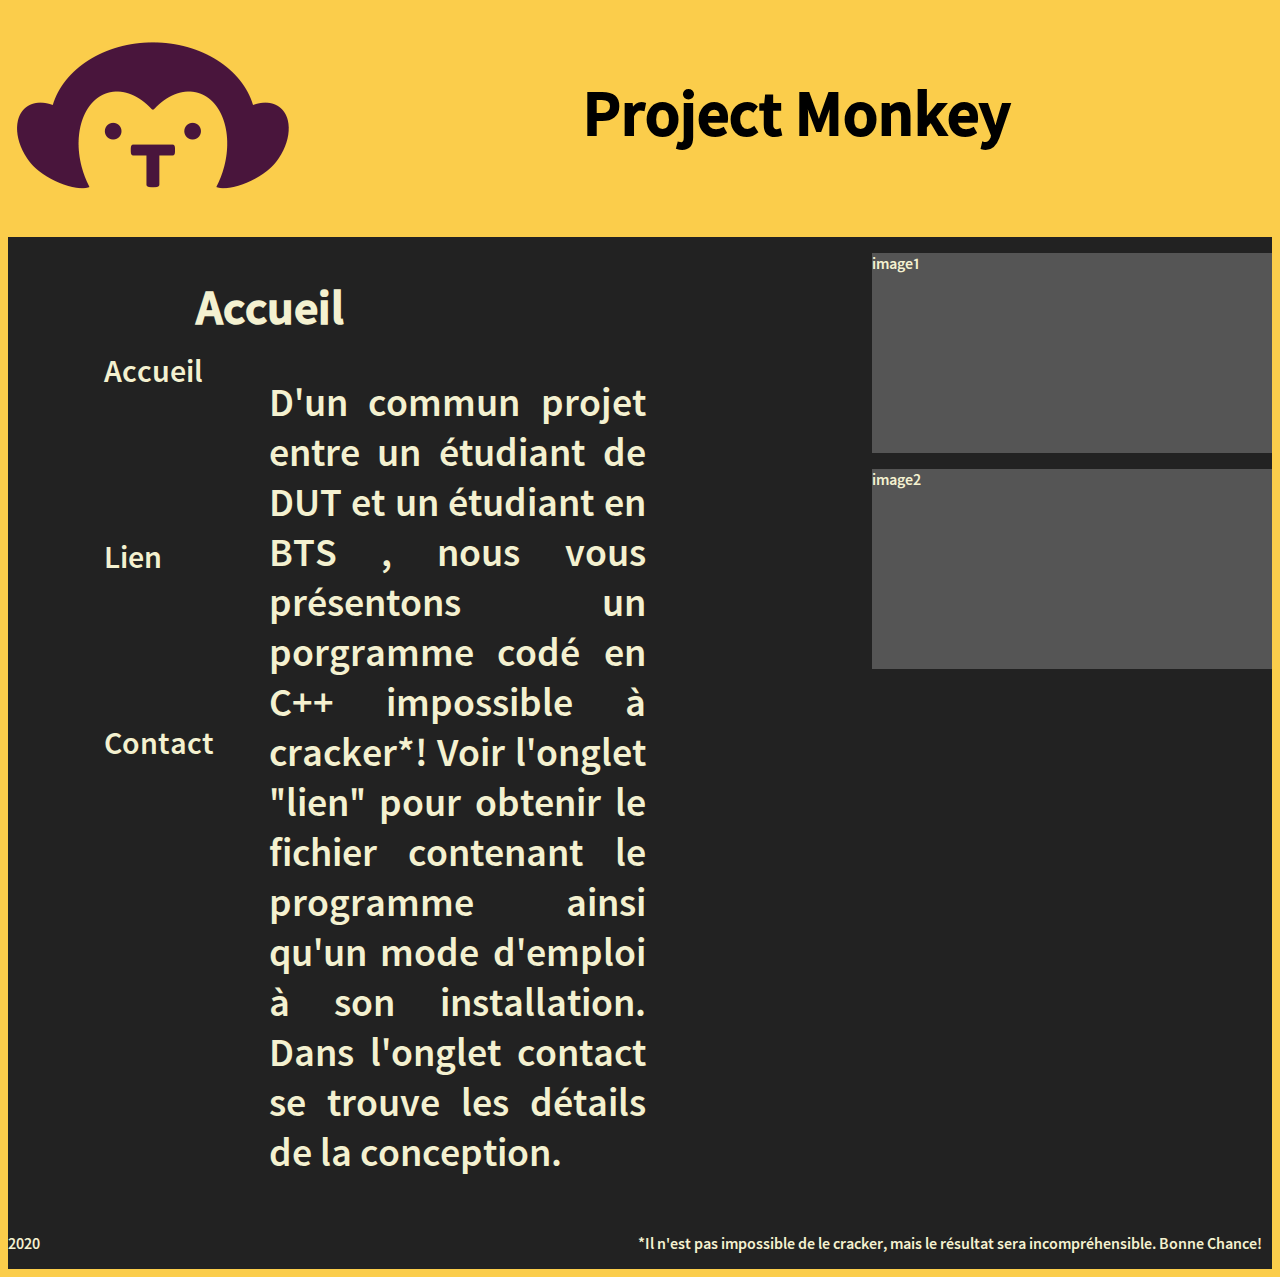
==== index.html @ 8fe91406 "first commit" ====
<!DOCTYPE html>
    <head>
        <meta charset="utf-8">
        <title>Accueil</title>
        <meta name="viewport" content="width=device-width, initial-scale=1">
        <link rel="stylesheet" href="style.css">
    </head>
    <body>
        <header>
            <p class="logo"><img src="images/Logo.png" alt=""></p>
            <h1 class="titre">
                Project Monkey
            </h1>
        </header>
        <section>
            <nav>
                <p class="acc"><a href="index.html">Accueil</a></p>
                <p class="l"><a href="pages/lien.html">Lien</a></p>
                <p class="c"><a href="pages/contact.html">Contact</a></p>
            </nav>
            <article>
                <h2 class="titre3">
                    Accueil
                </h2>
                <p class="para">
                    D'un commun projet entre un étudiant de DUT et un étudiant en BTS
                    , nous vous présentons un porgramme codé en C++ impossible à cracker*!
                    Voir l'onglet "lien" pour obtenir le fichier contenant le programme ainsi 
                    qu'un mode d'emploi à son installation. Dans l'onglet contact se trouve les détails
                    de la conception.
                </p>

            </article>
            <aside>
                <p id="image1">
                    image1
                </p>
                <p id="image2">
                    image2
                </p>
            </aside>
        </section>
        <footer>
            <p>
                2020
            </p>
            <p class="endtext">
                *Il n'est pas impossible de le cracker, mais le résultat sera incompréhensible. Bonne Chance!
            </p>
        </footer>
        

    </body>
</html>
---- style.css ----
html,body{
    background-color:#FBCD4B;
    font-family: WOW;

}


header{
    display:flex;
    justify-content: space-evenly;
}
.logo{
    flex:1;
}

.titre{
    flex:1.2;
    bottom: 5px;
    margin-top: 1em;
    font-size: 4em;
}

nav{
    display:flex;
    flex-direction: column;
    justify-content: space-evenly;
    position: relative;
    width: 4em;
    height: 20em;
    text-decoration-style: none;
    font-size: 2em;
    left: 3em;
}

a{
    text-decoration: none;
    color: #F4F1D0;
}

a:hover{
    color: #FBCD4B;

}
.acc :visited{
    color:#FBCD4B;

}
.l :visited{
    color:#FBCD4B;

}
.c :visited{
    color:#FBCD4B;

}



footer{
    display:flex;
    justify-content: space-between;
    background-color: #222222;
    color: #F4F1D0;
    padding:0px;
    box-sizing: border-box;
    
    
}
.endtext{
    left: 0;
    margin-right: 10px;
    
}
section{
    display:flex;
    background-color: #222222;
    color:#F4F1D0;
}

.titre2{
    text-align: center;
    margin-right: 800px;
    font-size: 3em;
}
.para{
    text-align: justify;
    margin-right: 30%;
    margin-left: 20%;
    font-size: 2.5em;
    

}

#image1{
    height: 200px;
  width: 400px;
  background-color: #555;
}
#image2{
    height: 200px;
  width: 400px;
  background-color: #555;
}

#lien{
    text-align: center;
    font-size: 1.7em;

}

.titre3{
    text-align: center;
    margin-right: 450px;
    font-size: 3em;
}

@font-face {
  font-family: "WOW";
  src: url(fallingsky.otf);
}

@media all and (max-device-width: 480px)
{

}
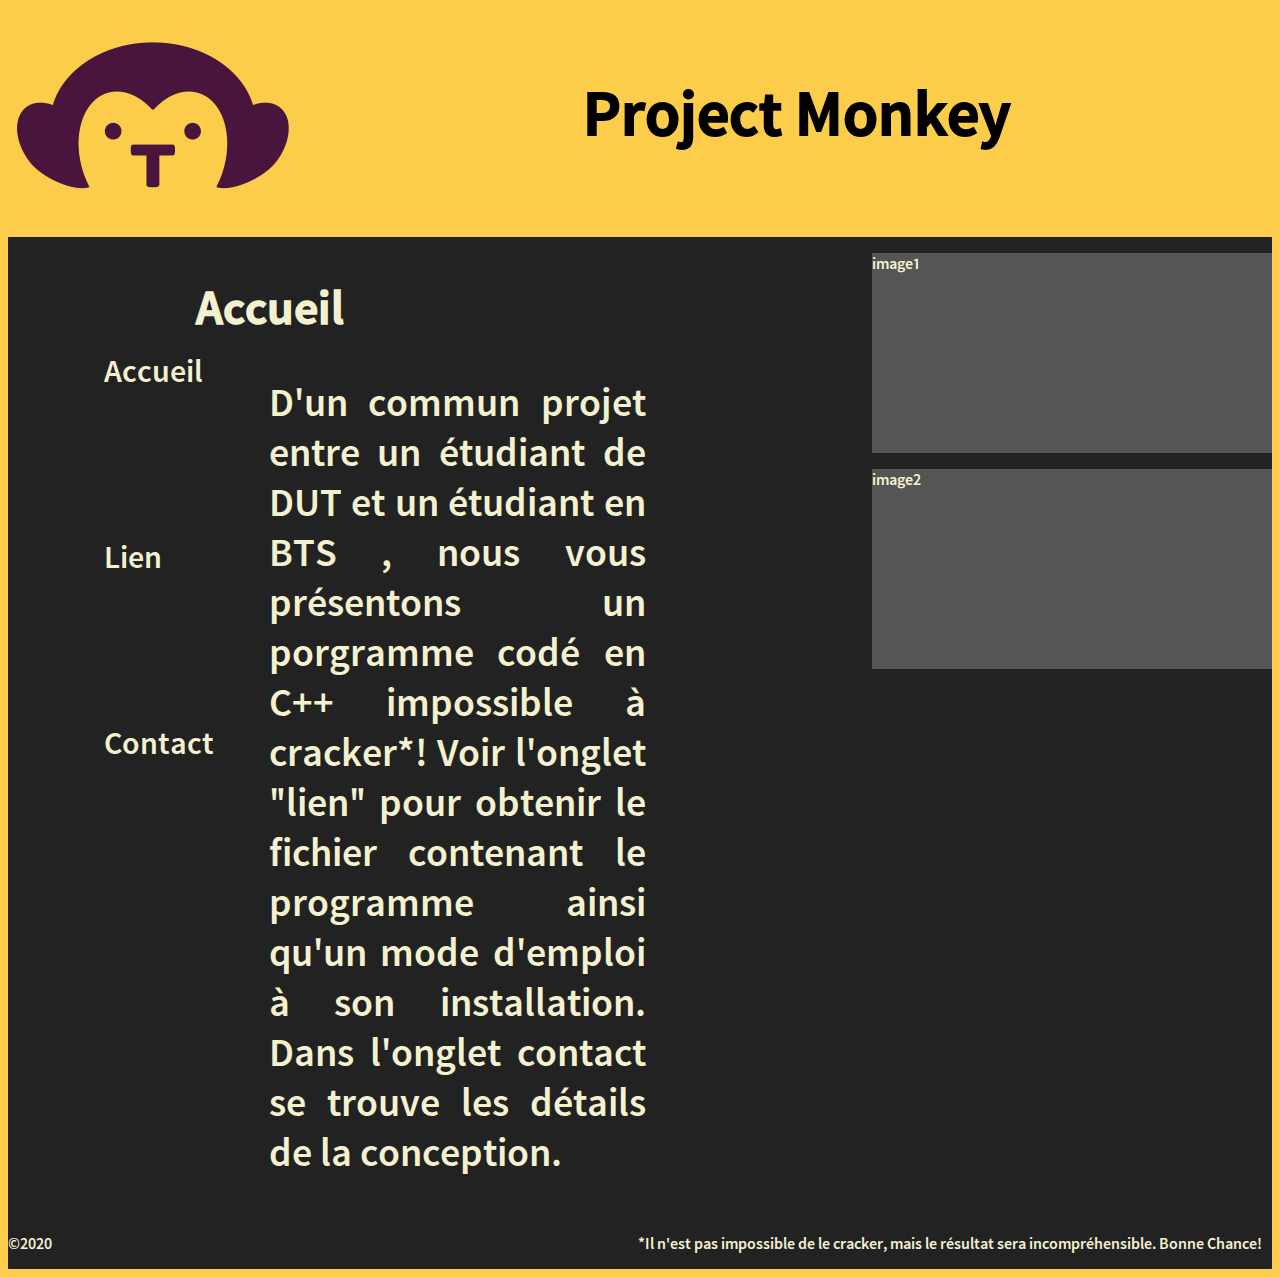
==== commit b46878cf: "la copyright" ====
--- a/index.html
+++ b/index.html
@@ -42,7 +42,7 @@
         </section>
         <footer>
             <p>
-                2020
+                ©2020
             </p>
             <p class="endtext">
                 *Il n'est pas impossible de le cracker, mais le résultat sera incompréhensible. Bonne Chance!
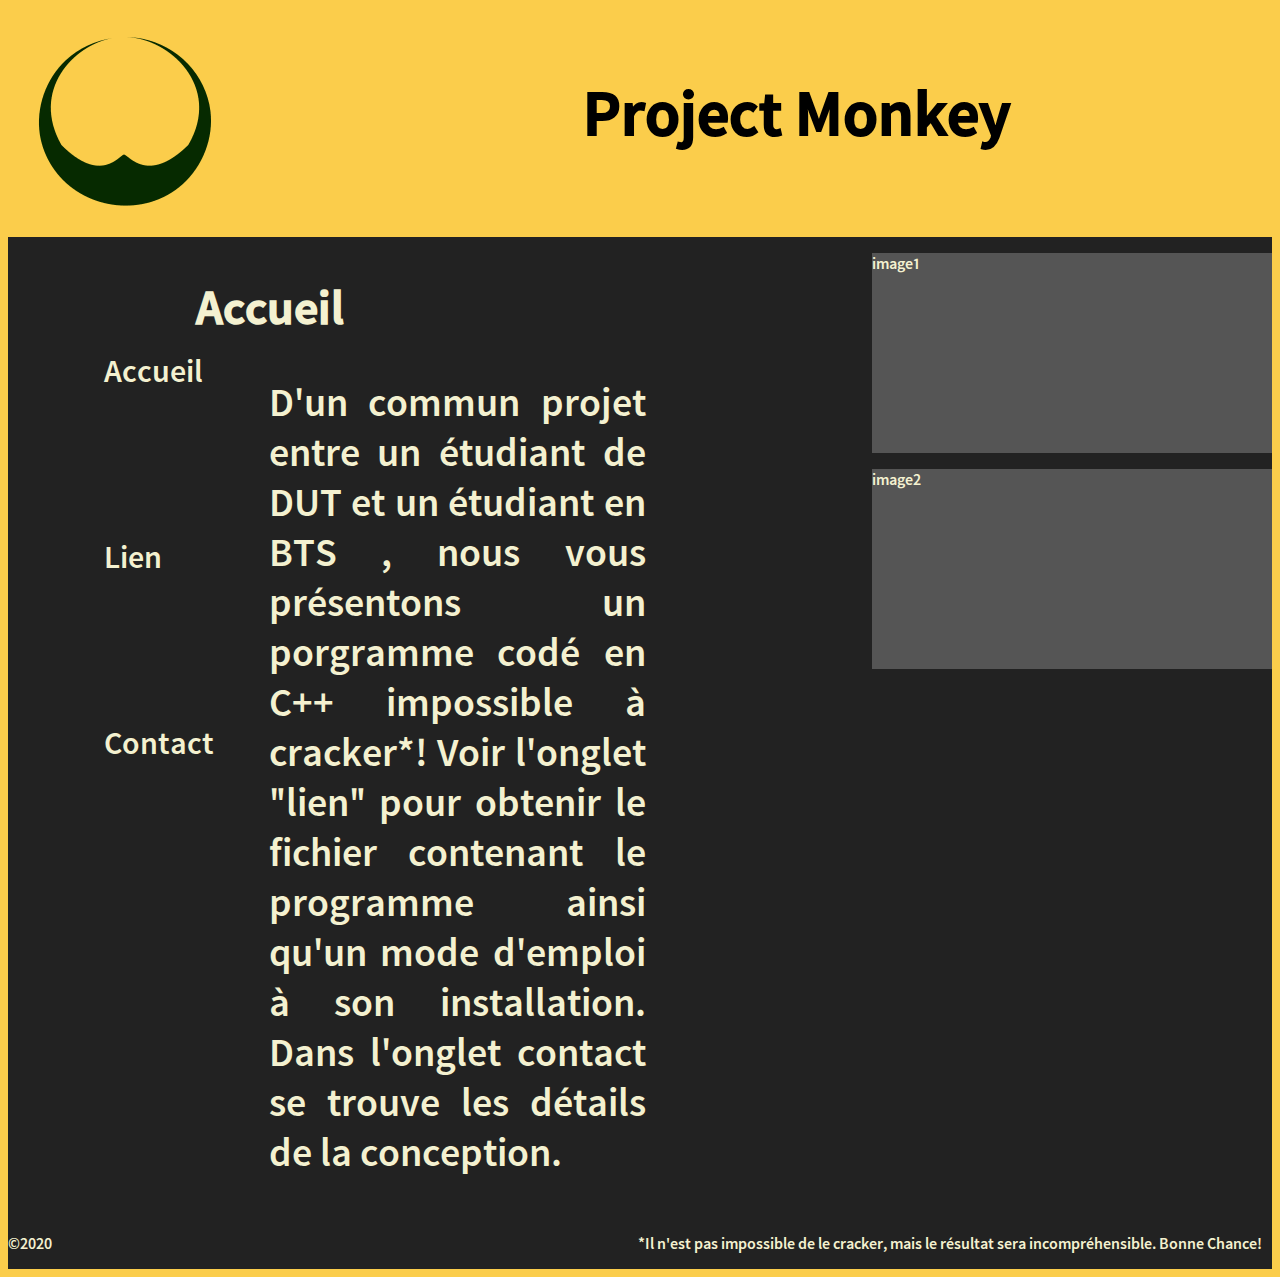
==== commit 1ba67a26: "Icon change" ====
--- a/index.html
+++ b/index.html
@@ -7,7 +7,7 @@
     </head>
     <body>
         <header>
-            <p class="logo"><img src="images/Logo.png" alt=""></p>
+            <p class="logo"><img src="images/Logo3.png" alt=""></p>
             <h1 class="titre">
                 Project Monkey
             </h1>
--- a/style.css
+++ b/style.css
@@ -11,6 +11,7 @@
 }
 .logo{
     flex:1;
+
 }
 
 .titre{
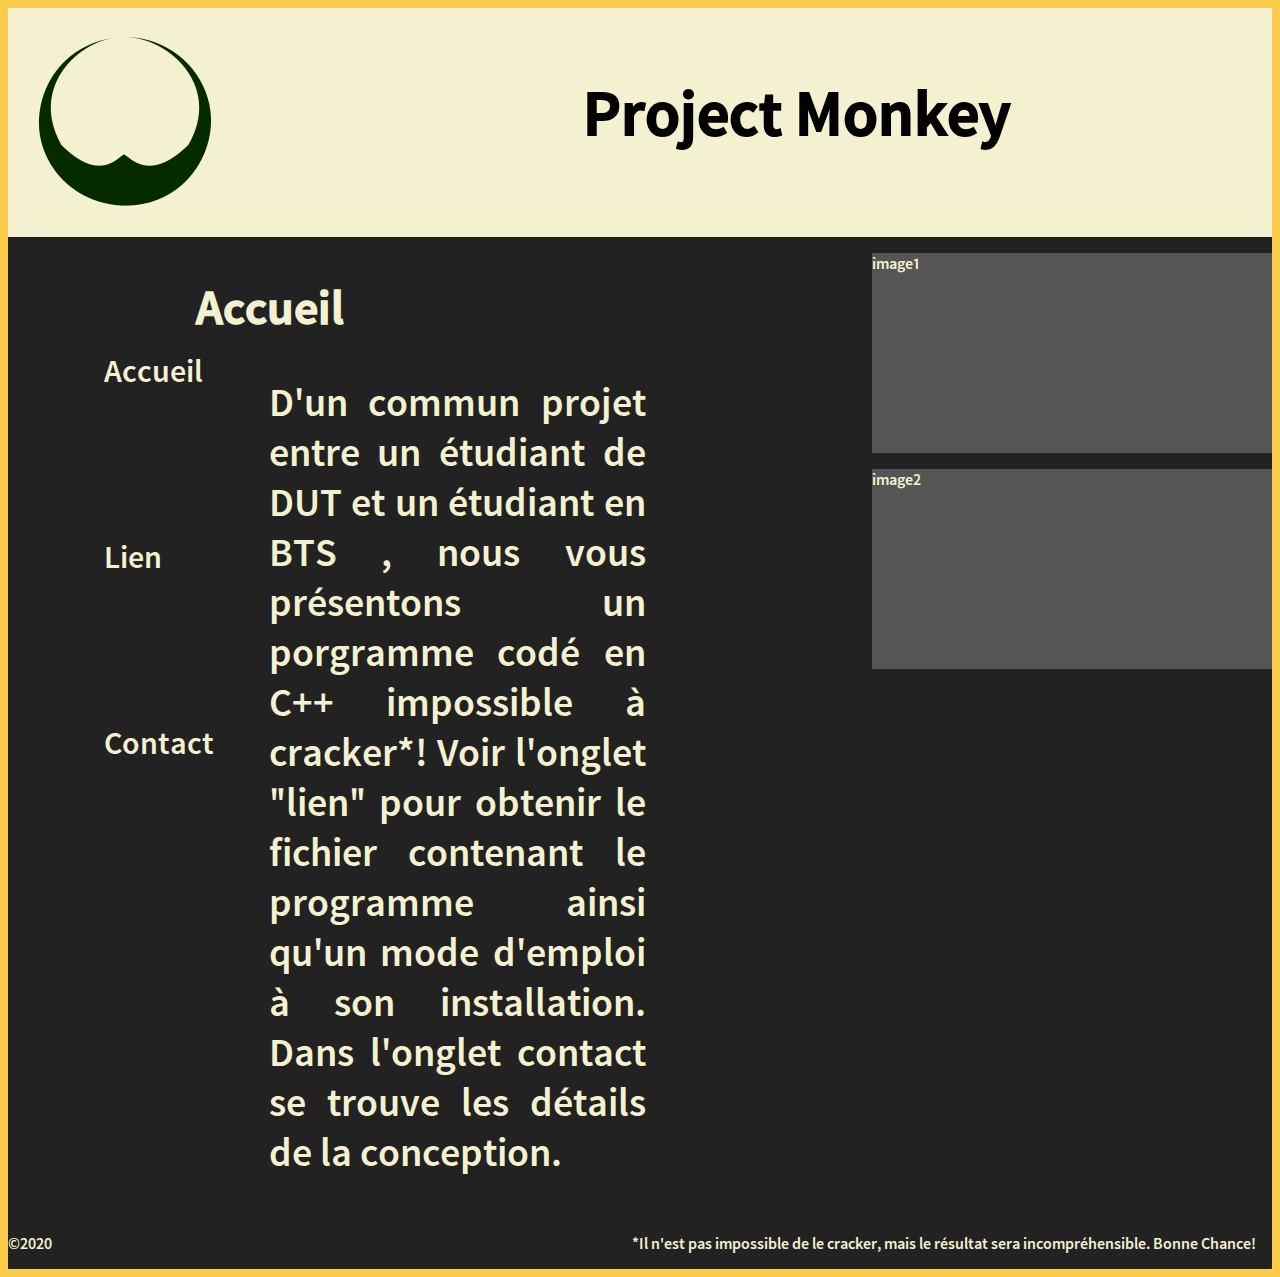
==== commit 7af3d736: "some change" ====
--- a/index.html
+++ b/index.html
@@ -22,7 +22,7 @@
                 <h2 class="titre3">
                     Accueil
                 </h2>
-                <p class="para">
+                <p class="para1">
                     D'un commun projet entre un étudiant de DUT et un étudiant en BTS
                     , nous vous présentons un porgramme codé en C++ impossible à cracker*!
                     Voir l'onglet "lien" pour obtenir le fichier contenant le programme ainsi 
--- a/style.css
+++ b/style.css
@@ -8,9 +8,11 @@
 header{
     display:flex;
     justify-content: space-evenly;
+    background-color: #F4F1D0;
 }
 .logo{
     flex:1;
+    User-select: none;
 
 }
 
@@ -42,20 +44,6 @@
     color: #FBCD4B;
 
 }
-.acc :visited{
-    color:#FBCD4B;
-
-}
-.l :visited{
-    color:#FBCD4B;
-
-}
-.c :visited{
-    color:#FBCD4B;
-
-}
-
-
 
 footer{
     display:flex;
@@ -69,7 +57,7 @@
 }
 .endtext{
     left: 0;
-    margin-right: 10px;
+    margin-right: 1em;
     
 }
 section{
@@ -80,7 +68,6 @@
 
 .titre2{
     text-align: center;
-    margin-right: 800px;
     font-size: 3em;
 }
 .para{
@@ -90,6 +77,12 @@
     font-size: 2.5em;
     
 
+}
+.para1{
+    text-align: justify;
+    margin-right: 30%;
+    margin-left: 20%;
+    font-size: 2.5em;
 }
 
 #image1{
@@ -120,7 +113,31 @@
   src: url(fallingsky.otf);
 }
 
-@media all and (max-device-width: 480px)
+@media all and (max-width: 1080px)
 {
+    #image1, #image2{
+        display: none;
+        height: 0px;
+        width: 0px;
+    }
+    .para{
+        text-align: center;
+        margin-right: 30%;
+        margin-left: 20%;
+        font-size: 1.5em;
+        text-size-adjust: auto;
+        margin-right: 20%;
+        margin-left: 30%;
 
+    }
+    .titre{
+        text-align: center;
+        flex:1;
+    }
+    .para1{
+    text-align: center;
+    margin-right: 30%;
+    margin-left: 20%;
+    font-size: 1.5em;
 }
+}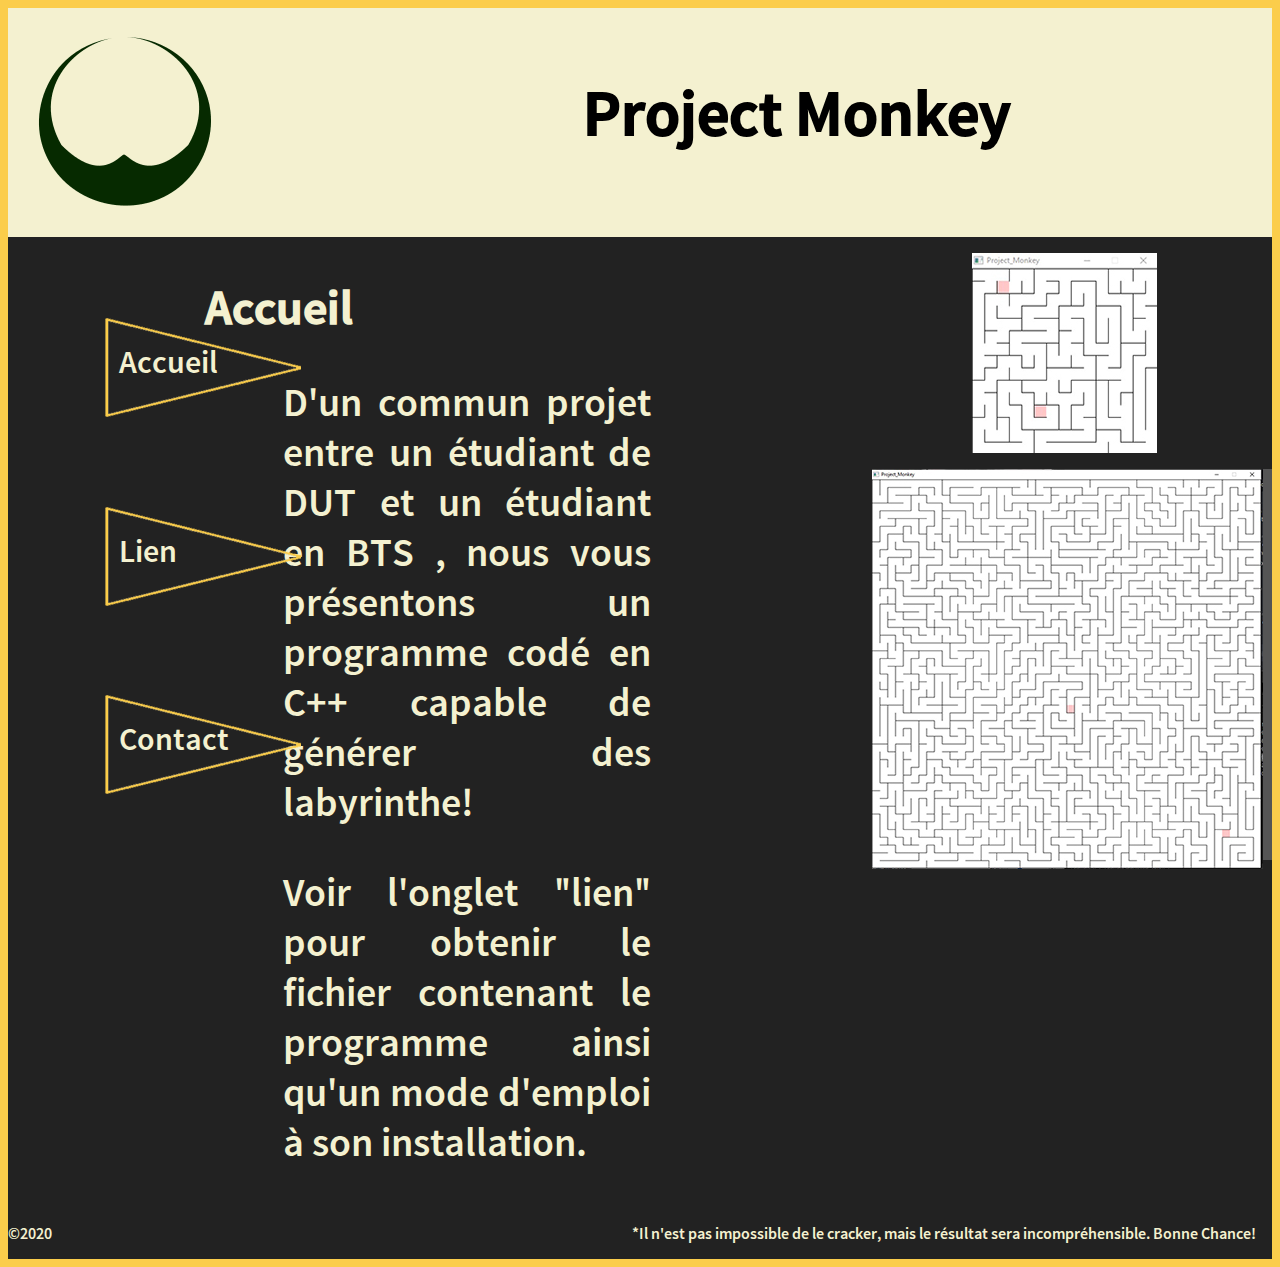
==== commit fa0c63d5: "OUI" ====
--- a/index.html
+++ b/index.html
@@ -14,9 +14,15 @@
         </header>
         <section>
             <nav>
-                <p class="acc"><a href="index.html">Accueil</a></p>
-                <p class="l"><a href="pages/lien.html">Lien</a></p>
-                <p class="c"><a href="pages/contact.html">Contact</a></p>
+                <div class="example-link">
+                    <a href="index.html">Accueil</a>
+                </div>
+                <div class="example-link">
+                    <a href="pages/lien.html">Lien</a>
+                </div>
+                <div class="example-link">
+                    <a href="pages/contact.html">Contact</a>
+                </div>
             </nav>
             <article>
                 <h2 class="titre3">
@@ -24,24 +30,26 @@
                 </h2>
                 <p class="para1">
                     D'un commun projet entre un étudiant de DUT et un étudiant en BTS
-                    , nous vous présentons un porgramme codé en C++ impossible à cracker*!
-                    Voir l'onglet "lien" pour obtenir le fichier contenant le programme ainsi 
-                    qu'un mode d'emploi à son installation. Dans l'onglet contact se trouve les détails
-                    de la conception.
+                    , nous vous présentons un programme codé en C++ capable de générer des labyrinthe!
                 </p>
+                <p class="para1">
+                    Voir l'onglet "lien" pour obtenir le fichier contenant le programme ainsi
+                    qu'un mode d'emploi à son installation.
+                </p>
+
 
             </article>
             <aside>
                 <p id="image1">
-                    image1
+                    <img src="images/little-pic.jpg" alt="">
                 </p>
                 <p id="image2">
-                    image2
+                    <img src="images/bigpic.jpg" alt="">
                 </p>
             </aside>
         </section>
         <footer>
-            <p>
+            <p class="copy">
                 ©2020
             </p>
             <p class="endtext">
--- a/style.css
+++ b/style.css
@@ -34,6 +34,19 @@
     font-size: 2em;
     left: 3em;
 }
+.example-link{
+    background-image: url(images/ENORME.png);
+    background-size: contain;
+    background-repeat: no-repeat;
+    width: 200px ;
+    height: 113px;
+}
+.example-link a{
+   padding-top: 30px;
+   padding-left:15px;
+   display:block;
+   
+}
 
 a{
     text-decoration: none;
@@ -55,6 +68,8 @@
     
     
 }
+
+
 .endtext{
     left: 0;
     margin-right: 1em;
@@ -86,12 +101,12 @@
 }
 
 #image1{
+    margin-left: 100px;
     height: 200px;
-  width: 400px;
-  background-color: #555;
+  width: 200px;
 }
 #image2{
-    height: 200px;
+    height: 391px;
   width: 400px;
   background-color: #555;
 }
@@ -113,6 +128,8 @@
   src: url(fallingsky.otf);
 }
 
+
+
 @media all and (max-width: 1080px)
 {
     #image1, #image2{
@@ -124,7 +141,7 @@
         text-align: center;
         margin-right: 30%;
         margin-left: 20%;
-        font-size: 1.5em;
+        font-size: 1.2em;
         text-size-adjust: auto;
         margin-right: 20%;
         margin-left: 30%;
@@ -133,11 +150,36 @@
     .titre{
         text-align: center;
         flex:1;
+    margin-top: 2em;
+    margin-right: 1em;
+    margin-left: -1em;
+    font-size: 2em;
+
+
     }
     .para1{
     text-align: center;
-    margin-right: 30%;
-    margin-left: 20%;
-    font-size: 1.5em;
-}
+    margin-right: 3%;
+    margin-left: 13%;
+    font-size: 1.3em;
+    }
+    article{
+        width: 70%;
+    }
+
+    nav{
+        width: 4em;
+        height: 20em;
+        font-size: 1.8em;
+        left: 1em;
+
+    }
+
+    .titre3{
+    text-align: center;
+    margin-right: 0em;
+    font-size: 3em;
+    }
+
+
 }